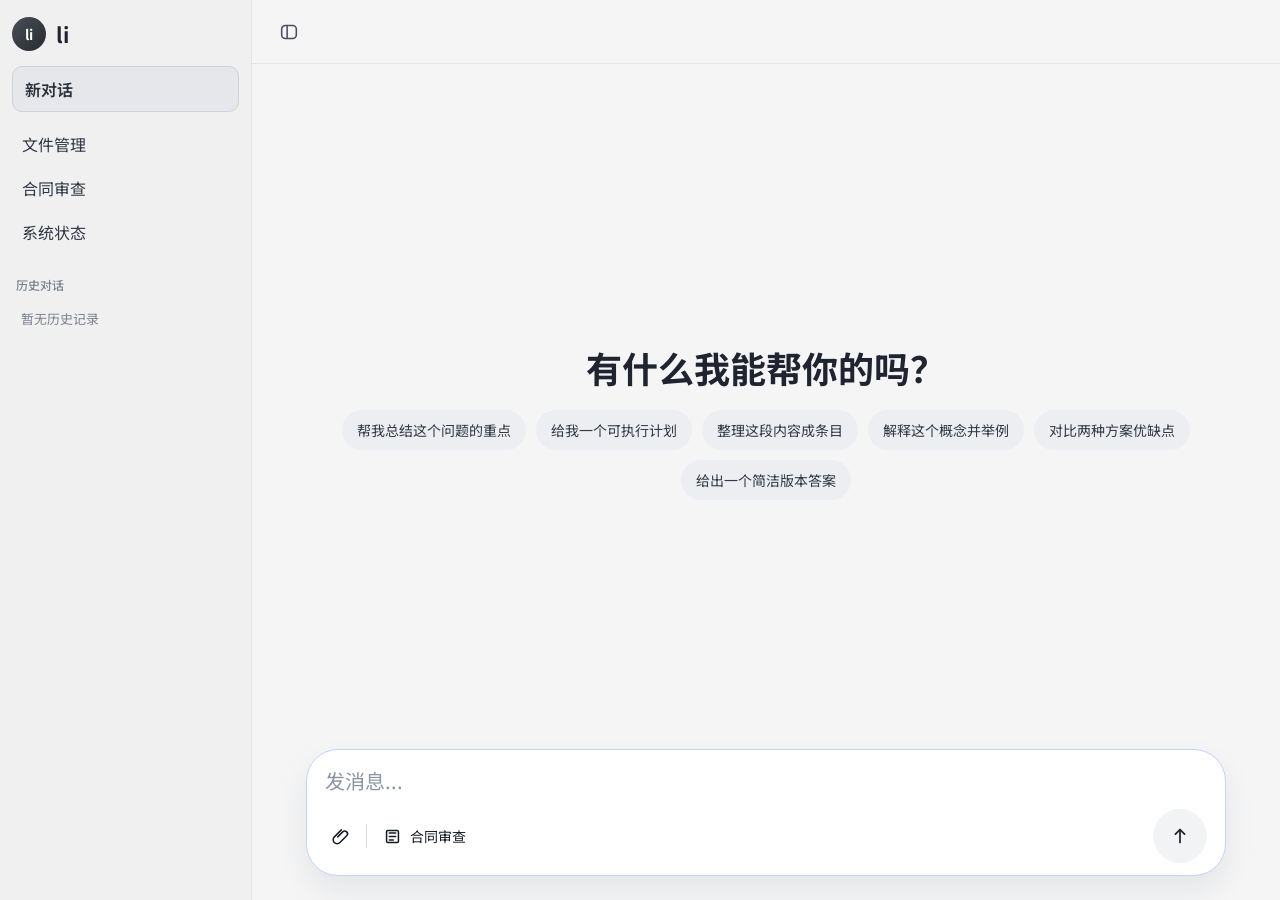
==== frontend/index.html @ aee2ac82 "feat(frontend): add mode-routed uploads and tabbed chat sidebar" ====
﻿<!doctype html>
<html lang="zh-CN">
  <head>
    <meta charset="UTF-8" />
    <meta name="viewport" content="width=device-width, initial-scale=1.0" />
    <title>新对话</title>
    <link rel="preconnect" href="https://fonts.googleapis.com" />
    <link rel="preconnect" href="https://fonts.gstatic.com" crossorigin />
    <link
      href="https://fonts.googleapis.com/css2?family=Noto+Sans+SC:wght@400;500;600;700&display=swap"
      rel="stylesheet"
    />
    <link rel="stylesheet" href="./styles.css" />
  </head>
  <body>
    <div class="app" id="app">
      <aside class="sidebar" id="sidebar" aria-label="侧边栏">
        <header class="sidebar-head">
          <div class="brand">
            <div class="avatar">li</div>
            <span>li</span>
          </div>
        </header>

        <button class="new-chat-btn" id="newChatBtn" type="button">新对话</button>

        <nav class="menu" aria-label="主菜单">
          <button class="menu-item" id="menuFiles" type="button">文件管理</button>
          <button class="menu-item" id="menuContractReview" type="button">合同审查</button>
          <button class="menu-item" id="menuStatus" type="button">系统状态</button>
        </nav>

        <section class="history" aria-label="历史对话">
          <h2>历史对话</h2>
          <div class="history-list" id="historyList"></div>
        </section>
      </aside>

      <main class="main" aria-label="主内容区">
        <header class="topbar">
          <div class="topbar-title">
            <button class="icon-btn topbar-toggle" id="sidebarToggle" type="button" aria-label="折叠左侧项目栏">
              <svg viewBox="0 0 24 24" aria-hidden="true">
                <rect x="4" y="5" width="16" height="14" rx="4"></rect>
                <path d="M10 6v12"></path>
              </svg>
            </button>
          </div>
        </header>

        <div class="content-layout">
          <section class="conversation-area">
            <section class="welcome" id="welcomePanel">
              <h2>有什么我能帮你的吗？</h2>
              <div class="suggestions">
                <button type="button">帮我总结这个问题的重点</button>
                <button type="button">给我一个可执行计划</button>
                <button type="button">整理这段内容成条目</button>
                <button type="button">解释这个概念并举例</button>
                <button type="button">对比两种方案优缺点</button>
                <button type="button">给出一个简洁版本答案</button>
              </div>
            </section>

            <section class="chat" id="chat" aria-label="对话区"></section>

            <section class="panel-view hidden" id="panelFiles" aria-label="文件管理面板">
              <div class="panel">
                <div class="panel-header">
                  <h3>文件管理</h3>
                  <button class="panel-close" data-close="panelFiles" type="button" aria-label="关闭">×</button>
                </div>
                <p class="panel-text">上传并管理你的文件数据</p>

                <label class="upload-box" id="uploadArea" for="docFileInput">
                  <strong>点击或拖拽上传</strong>
                  <span>支持 .txt .md .pdf .docx 文件</span>
                </label>
                <input id="docFileInput" type="file" multiple accept=".txt,.md,.pdf,.docx,.doc" />
                <div class="file-feedback hidden" id="fileFeedback" aria-live="polite"></div>

                <div class="doc-list" id="docList"></div>
              </div>
            </section>

            <section class="panel-view hidden" id="panelContractReview" aria-label="合同审查面板">
              <div class="panel">
                <div class="panel-header">
                  <h3>合同审查</h3>
                  <button class="panel-close" data-close="panelContractReview" type="button" aria-label="关闭">×</button>
                </div>
                <p class="panel-text">合同审查模块入口已添加。</p>
              </div>
            </section>

            <section class="panel-view hidden" id="panelStatus" aria-label="系统状态面板">
              <div class="panel">
                <div class="panel-header">
                  <h3>系统状态</h3>
                  <button class="panel-close" data-close="panelStatus" type="button" aria-label="关闭">×</button>
                </div>

                <div class="status-grid" id="statusGrid">
                  <div class="status-item" id="statusPG">
                    <span class="status-label">PostgreSQL</span>
                    <span class="status-dot pending"></span>
                    <span class="status-text">检查中</span>
                  </div>
                  <div class="status-item" id="statusQdrant">
                    <span class="status-label">Qdrant</span>
                    <span class="status-dot pending"></span>
                    <span class="status-text">检查中</span>
                  </div>
                  <div class="status-item" id="statusEmbedding">
                    <span class="status-label">Embedding</span>
                    <span class="status-dot pending"></span>
                    <span class="status-text">检查中</span>
                  </div>
                  <div class="status-item" id="statusReranker">
                    <span class="status-label">Reranker</span>
                    <span class="status-dot pending"></span>
                    <span class="status-text">检查中</span>
                  </div>
                </div>

                <div class="status-actions">
                  <button class="secondary-btn" id="refreshStatusBtn" type="button">刷新</button>
                  <button class="primary-btn" id="bootstrapBtn" type="button">初始化</button>
                </div>
              </div>
            </section>

            <footer class="composer-wrap" id="composerWrap">
              <form class="composer" id="composer">
                <input id="input" type="text" placeholder="发消息..." autocomplete="off" />
                <div class="composer-actions">
                  <div class="composer-actions-left">
                    <button
                      class="composer-action composer-action-icon"
                      id="reviewUploadBtn"
                      type="button"
                      aria-label="上传待审合同"
                      title="上传待审合同"
                    >
                      <svg viewBox="0 0 24 24" aria-hidden="true">
                        <path
                          d="M8.5 12.5 14.86 6.14a3.5 3.5 0 1 1 4.95 4.95l-8.48 8.49a5 5 0 1 1-7.07-7.07l8.84-8.84"
                        ></path>
                      </svg>
                    </button>
                    <span class="composer-action-divider" aria-hidden="true"></span>
                    <button
                      class="composer-action contract-review-toggle"
                      id="contractReviewModeToggle"
                      type="button"
                      aria-pressed="false"
                    >
                      <svg viewBox="0 0 24 24" aria-hidden="true">
                        <path d="M8 7.5h8"></path>
                        <path d="M8 12h8"></path>
                        <path d="M8 16.5h5"></path>
                        <path d="M6 4.5h12a1.5 1.5 0 0 1 1.5 1.5v12A1.5 1.5 0 0 1 18 19.5H6A1.5 1.5 0 0 1 4.5 18V6A1.5 1.5 0 0 1 6 4.5Z"></path>
                      </svg>
                      <span>合同审查</span>
                    </button>
                  </div>

                  <button class="composer-submit" type="submit" aria-label="发送">
                    <svg viewBox="0 0 24 24" aria-hidden="true">
                      <path d="M12 5v14"></path>
                      <path d="m7 10 5-5 5 5"></path>
                    </svg>
                  </button>
                </div>
              </form>
              <input id="chatAttachmentInput" type="file" multiple accept=".txt,.md,.pdf,.docx,.doc" hidden />
              <input id="reviewContractInput" type="file" multiple accept=".txt,.md,.pdf,.docx,.doc" hidden />
              <div class="composer-attachment-tray hidden" id="chatAttachmentTray" aria-label="聊天附件列表"></div>
            </footer>
          </section>

          <aside class="citation-sidebar hidden" id="citationSidebar" aria-label="聊天右侧栏">
            <div class="citation-sidebar-resize" id="citationSidebarResize" aria-hidden="true"></div>
            <div class="citation-sidebar-head">
              <div class="right-sidebar-tabs" role="tablist" aria-label="右侧栏标签页">
                <button
                  class="right-sidebar-tab active"
                  id="rightSidebarTabAttachments"
                  data-right-sidebar-tab="attachments"
                  role="tab"
                  aria-selected="true"
                  type="button"
                >
                  附件
                </button>
                <button
                  class="right-sidebar-tab"
                  id="rightSidebarTabCitations"
                  data-right-sidebar-tab="citations"
                  role="tab"
                  aria-selected="false"
                  type="button"
                >
                  引用来源
                </button>
              </div>
              <button class="citation-sidebar-close" id="citationSidebarClose" type="button" aria-label="关闭右侧栏">×</button>
            </div>

            <section class="right-sidebar-panel" id="rightSidebarAttachmentsPanel" role="tabpanel" aria-labelledby="rightSidebarTabAttachments">
              <div class="citation-sidebar-body">
                <h3 class="right-sidebar-title">附件</h3>
                <div class="right-sidebar-empty" id="rightSidebarAttachmentsBody">上传文件后，这里会显示当前会话附件。</div>
              </div>
            </section>

            <section
              class="right-sidebar-panel hidden"
              id="rightSidebarCitationsPanel"
              role="tabpanel"
              aria-labelledby="rightSidebarTabCitations"
            >
              <div class="citation-sidebar-body">
                <h3 class="right-sidebar-title" id="citationSidebarTitle">引用来源</h3>
                <div id="citationSidebarBody">
                  <p class="panel-text">点击聊天中的“引用来源”后，这里会显示对应案例。</p>
                </div>
              </div>
            </section>
          </aside>
        </div>
      </main>
    </div>

    <script src="./app.js"></script>
  </body>
</html>
---- frontend/styles.css ----
﻿:root {
  --bg: #f5f5f6;
  --sidebar-bg: #f0f0f1;
  --panel-bg: #ffffff;
  --line: #e3e5e8;
  --text: #1f2430;
  --muted: #7d848f;
  --chip-bg: #eceef1;
  --chip-hover: #e2e5ea;
  --primary: #2e3339;
  --primary-soft: #e6e7ea;
  --danger: #ea4335;
  --ok: #16a34a;
  --shadow: 0 14px 34px rgba(22, 25, 32, 0.08);
}

* {
  box-sizing: border-box;
}

html,
body {
  margin: 0;
  min-height: 100%;
  font-family: "Noto Sans SC", "Segoe UI", sans-serif;
  color: var(--text);
  background: var(--bg);
}

button,
input {
  font: inherit;
}

.app {
  display: grid;
  grid-template-columns: 252px 1fr;
  min-height: 100vh;
}

.app.sidebar-collapsed {
  grid-template-columns: 0 1fr;
}

.sidebar {
  background: var(--sidebar-bg);
  border-right: 1px solid var(--line);
  padding: 14px 12px;
  display: flex;
  flex-direction: column;
  gap: 12px;
  overflow: hidden;
  min-width: 0;
}

.app.sidebar-collapsed .sidebar {
  padding-left: 0;
  padding-right: 0;
  border-right: 0;
  pointer-events: none;
}

.sidebar-head {
  display: flex;
  align-items: center;
  min-height: 40px;
}

.brand {
  display: flex;
  align-items: center;
  gap: 10px;
  font-size: 21px;
  font-weight: 700;
}

.avatar {
  width: 34px;
  height: 34px;
  border-radius: 50%;
  background: linear-gradient(135deg, #4a4f57, #262b31);
  color: #fff;
  display: grid;
  place-items: center;
  font-size: 14px;
  font-weight: 700;
}

.new-chat-btn {
  border: 1px solid #cfd2d8;
  background: var(--primary-soft);
  color: #2b3139;
  border-radius: 10px;
  padding: 10px 12px;
  text-align: left;
  font-weight: 600;
  cursor: pointer;
}

.new-chat-btn:hover {
  background: #dbdde2;
}

.menu {
  display: grid;
  gap: 4px;
}

.menu-item {
  border: 0;
  background: transparent;
  color: #303845;
  border-radius: 10px;
  padding: 8px 10px;
  text-align: left;
  cursor: pointer;
}

.menu-item:hover {
  background: #e8eaed;
}

.menu-item.active {
  background: #dfe2e7;
  color: #242a32;
}

.history {
  min-height: 0;
  flex: 1;
  display: flex;
  flex-direction: column;
  justify-content: flex-start;
  align-items: stretch;
  gap: 8px;
  overflow: hidden;
}

.history h2 {
  margin: 12px 4px 0;
  font-size: 12px;
  color: var(--muted);
  font-weight: 500;
}

.history-list {
  flex: 1;
  overflow-y: auto;
  display: flex;
  flex-direction: column;
  justify-content: flex-start;
  align-items: stretch;
  align-content: flex-start;
  gap: 6px;
  padding-right: 2px;
}

.history-entry {
  display: grid;
  grid-template-columns: minmax(0, 1fr) auto;
  align-items: center;
  border: 1px solid #d7dce3;
  background: #eaedf1;
  border-radius: 14px;
  padding: 1px 2px 1px 6px;
  min-height: 30px;
  width: 100%;
  flex: 0 0 auto;
}

.history-entry.active {
  background: #dde1e7;
  border-color: #c8ced8;
}

.history-item {
  border: 0;
  background: transparent;
  color: #424a56;
  border-radius: 12px;
  padding: 4px 8px;
  text-align: left;
  font-size: 11px;
  line-height: 1.2;
  white-space: nowrap;
  overflow: hidden;
  text-overflow: ellipsis;
  cursor: pointer;
}

.history-entry:hover,
.history-item:hover {
  background: #e6e8ec;
}

.history-delete {
  width: 20px;
  height: 20px;
  margin-right: 2px;
  border: 0;
  border-radius: 7px;
  background: transparent;
  color: #646c78;
  display: grid;
  place-items: center;
  cursor: pointer;
  opacity: 0.75;
}

.history-delete:hover {
  background: #d6dae0;
  color: #2f3743;
  opacity: 1;
}

.history-empty {
  color: var(--muted);
  font-size: 13px;
  padding: 8px 9px;
}

.main {
  position: relative;
  height: 100vh;
  min-width: 0;
  display: flex;
  flex-direction: column;
  overflow: hidden;
}

.topbar {
  min-height: 64px;
  border-bottom: 1px solid var(--line);
  display: grid;
  grid-template-columns: 1fr;
  align-items: center;
  gap: 12px;
  padding: 0 20px;
  background: rgba(245, 245, 246, 0.92);
  backdrop-filter: blur(8px);
  position: sticky;
  top: 0;
  z-index: 20;
}

.icon-btn {
  width: 34px;
  height: 34px;
  border: 0;
  border-radius: 8px;
  background: transparent;
  color: #48515d;
  cursor: pointer;
  display: grid;
  place-items: center;
  padding: 0;
}

.topbar-title {
  display: flex;
  align-items: center;
}

.icon-btn svg {
  width: 22px;
  height: 22px;
  fill: none;
  stroke: currentColor;
  stroke-width: 1.7;
  stroke-linecap: round;
  stroke-linejoin: round;
}

.topbar-title h1 {
  margin: 0;
  font-size: 18px;
  font-weight: 600;
}

.topbar-title p {
  margin: 2px 0 0;
  color: #a0a6af;
  font-size: 12px;
}

.content-layout {
  flex: 1;
  min-height: 0;
  display: flex;
  position: relative;
}

.conversation-area {
  flex: 1;
  min-width: 0;
  min-height: 0;
  display: flex;
  flex-direction: column;
}

.citation-sidebar {
  width: 360px;
  min-width: 360px;
  border-left: 1px solid var(--line);
  background: rgba(255, 255, 255, 0.9);
  backdrop-filter: blur(10px);
  display: flex;
  flex-direction: column;
  position: relative;
}

.citation-sidebar.hidden {
  display: none;
}

.citation-sidebar-resize {
  position: absolute;
  top: 0;
  left: -4px;
  bottom: 0;
  width: 8px;
  cursor: col-resize;
  z-index: 2;
}

.citation-sidebar-resize::before {
  content: "";
  position: absolute;
  top: 0;
  bottom: 0;
  left: 3px;
  width: 2px;
  background: transparent;
  transition: background 0.16s ease;
}

.citation-sidebar-resize:hover::before {
  background: #c7ced8;
}

.citation-sidebar-head {
  min-height: 64px;
  padding: 14px 16px;
  border-bottom: 1px solid var(--line);
  display: flex;
  align-items: center;
  justify-content: space-between;
  gap: 12px;
}

.citation-sidebar-close {
  border: 0;
  background: transparent;
  color: #697282;
  font-size: 24px;
  line-height: 1;
  cursor: pointer;
}

.citation-sidebar-body {
  flex: 1;
  overflow-y: auto;
  padding: 14px 16px 18px;
}

.right-sidebar-panel {
  display: flex;
  flex: 1;
  min-height: 0;
}

.right-sidebar-tabs {
  display: inline-flex;
  align-items: center;
  gap: 4px;
  border: 1px solid #dbe1ea;
  background: #f3f5f8;
  border-radius: 12px;
  padding: 3px;
}

.right-sidebar-tab {
  border: 0;
  background: transparent;
  color: #556071;
  border-radius: 9px;
  padding: 5px 10px;
  font-size: 12px;
  cursor: pointer;
}

.right-sidebar-tab.active {
  background: #fff;
  color: #1f2630;
  box-shadow: 0 1px 3px rgba(18, 23, 30, 0.08);
}

.right-sidebar-title {
  margin: 0 0 8px;
  font-size: 14px;
  font-weight: 600;
}

.right-sidebar-empty {
  color: var(--muted);
  font-size: 13px;
  line-height: 1.6;
}

body.resizing-citation-sidebar {
  cursor: col-resize;
  user-select: none;
}

.panel-view {
  flex: 1;
  min-height: 0;
  overflow-y: auto;
  padding: 16px 18px 22px;
}

.panel {
  width: min(980px, 100%);
  margin: 0 auto;
  border: 1px solid var(--line);
  border-radius: 14px;
  background: var(--panel-bg);
  box-shadow: var(--shadow);
  padding: 14px;
}

.hidden {
  display: none;
}

.panel-header {
  display: flex;
  align-items: center;
  justify-content: space-between;
  gap: 8px;
}

.panel-header h3 {
  margin: 0;
  font-size: 16px;
}

.panel-close {
  border: 0;
  background: transparent;
  color: #8b9199;
  font-size: 20px;
  line-height: 1;
  cursor: pointer;
}

.panel-text {
  margin: 6px 0 10px;
  color: var(--muted);
  font-size: 13px;
}

.upload-box {
  border: 1.5px dashed #cdd4df;
  border-radius: 12px;
  min-height: 94px;
  display: grid;
  place-content: center;
  gap: 3px;
  text-align: center;
  cursor: pointer;
}

.upload-box strong {
  font-size: 14px;
}

.upload-box span {
  color: var(--muted);
  font-size: 12px;
}

.upload-box:hover {
  border-color: #9ea4ae;
  background: #f3f4f6;
}

.upload-box.uploading {
  border-color: #8f949d;
  background: #eef0f3;
  cursor: progress;
  opacity: 0.9;
}

#docFileInput {
  display: none;
}

.file-feedback {
  margin-top: 10px;
  border-radius: 10px;
  padding: 8px 10px;
  font-size: 12px;
  line-height: 1.4;
}

.file-feedback.info {
  background: #edf0f4;
  color: #3b434f;
  border: 1px solid #d6dce4;
}

.file-feedback.success {
  background: #edf7ef;
  color: #1f6a31;
  border: 1px solid #bfdfc7;
}

.file-feedback.error {
  background: #fff1ef;
  color: #9e2f23;
  border: 1px solid #f2c4be;
}

.doc-list {
  display: grid;
  gap: 8px;
  max-height: 190px;
  overflow-y: auto;
  margin-top: 10px;
}

.doc-item {
  border: 1px solid var(--line);
  border-radius: 10px;
  padding: 8px 10px;
  display: flex;
  align-items: center;
  justify-content: space-between;
  gap: 8px;
}

.doc-info {
  min-width: 0;
}

.doc-info strong {
  font-size: 13px;
}

.doc-info span {
  display: block;
  color: var(--muted);
  font-size: 11px;
  white-space: nowrap;
  overflow: hidden;
  text-overflow: ellipsis;
}

.doc-delete {
  border: 1px solid #f0c3bd;
  background: #fff4f2;
  color: var(--danger);
  border-radius: 8px;
  padding: 4px 8px;
  font-size: 12px;
  cursor: pointer;
}

.status-grid {
  display: grid;
  grid-template-columns: 1fr 1fr;
  gap: 8px;
  margin-top: 10px;
}

.status-item {
  border: 1px solid var(--line);
  border-radius: 10px;
  padding: 8px;
  display: grid;
  grid-template-columns: 1fr auto;
  row-gap: 4px;
  align-items: center;
}

.status-label {
  font-size: 13px;
  font-weight: 600;
}

.status-dot {
  width: 10px;
  height: 10px;
  border-radius: 50%;
}

.status-dot.pending {
  background: #f59e0b;
}

.status-dot.ready {
  background: var(--ok);
}

.status-dot.error {
  background: var(--danger);
}

.status-text {
  grid-column: 1 / -1;
  color: var(--muted);
  font-size: 11px;
}

.status-actions {
  display: flex;
  gap: 8px;
  justify-content: flex-end;
  margin-top: 12px;
}

.primary-btn,
.secondary-btn {
  border-radius: 9px;
  padding: 7px 12px;
  font-size: 13px;
  cursor: pointer;
}

.primary-btn {
  border: 0;
  background: var(--primary);
  color: #fff;
}

.secondary-btn {
  border: 1px solid var(--line);
  background: #fff;
  color: #3f4755;
}

.welcome {
  flex: 1;
  display: grid;
  place-content: center;
  text-align: center;
  padding: 20px 18px 84px;
  transform: translateY(54px);
}

.welcome h2 {
  margin: 0 0 22px;
  font-size: 36px;
  line-height: 1.12;
}

.suggestions {
  display: flex;
  justify-content: center;
  flex-wrap: wrap;
  gap: 10px;
  max-width: 900px;
  margin: 0 auto;
}

.suggestions button {
  border: 0;
  border-radius: 999px;
  background: var(--chip-bg);
  color: #313946;
  padding: 10px 15px;
  font-size: 14px;
  cursor: pointer;
}

.suggestions button:hover {
  background: var(--chip-hover);
}

.chat {
  display: none;
  flex: 1;
  min-height: 0;
  overflow-y: auto;
  width: min(920px, 100% - 36px);
  margin: 12px auto 0;
  padding: 4px 0 20px;
}

.msg {
  border: 1px solid #dde1e8;
  background: #fff;
  border-radius: 14px;
  padding: 12px 14px;
  margin-bottom: 10px;
}

.msg.user {
  margin-left: auto;
  width: fit-content;
  max-width: 74%;
  border-color: #d2d6de;
  background: #f0f2f5;
}

.msg.error-msg {
  border-color: #f4c2bd;
  background: #fff3f2;
}

.msg.loading-msg {
  text-align: center;
  color: var(--muted);
}

.thinking-dots {
  display: inline-block;
  width: 0;
  overflow: hidden;
  white-space: nowrap;
  vertical-align: bottom;
  animation: thinking-dots 1.2s steps(4, end) infinite;
}

.msg p {
  margin: 0;
  white-space: pre-wrap;
  line-height: 1.7;
}

.answer-title {
  font-size: 13px;
  color: var(--muted);
  margin-bottom: 8px;
}

.citation-list {
  margin-top: 10px;
  display: grid;
  gap: 8px;
}

.citation-wrap {
  margin-top: 10px;
}

.citation-trigger {
  border: 1px solid #d7dce3;
  background: #f2f4f7;
  color: #39414d;
  border-radius: 10px;
  padding: 6px 10px;
  font-size: 12px;
  width: 100%;
  display: flex;
  align-items: center;
  justify-content: space-between;
  cursor: pointer;
}

.citation-trigger:hover {
  background: #e9edf2;
}

.citation-toggle-text {
  color: #6a7280;
}

.citation {
  border: 1px solid #e3e7ee;
  border-radius: 10px;
  padding: 8px;
  background: #fafbfd;
}

.citation-meta {
  display: flex;
  align-items: center;
  gap: 6px;
  flex-wrap: wrap;
  font-size: 12px;
  margin-bottom: 4px;
}

.source-badge {
  display: inline-flex;
  align-items: center;
  border-radius: 999px;
  padding: 1px 7px;
  font-size: 11px;
  font-weight: 600;
  background: #dce4ef;
  color: #2f3f56;
}

.source-auth {
  display: inline-flex;
  align-items: center;
  border-radius: 999px;
  padding: 1px 7px;
  font-size: 11px;
  background: #e8ecef;
  color: #4f5968;
}

.citation-origin {
  color: #3e4652;
}

.citation-snippet {
  font-size: 12px;
  color: #4c5564;
  line-height: 1.6;
  max-height: 148px;
  overflow-y: auto;
}

.composer-wrap {
  width: min(920px, calc(100% - 36px));
  margin: 0 auto 14px;
  margin-top: auto;
  position: sticky;
  bottom: 0;
  z-index: 8;
  padding-top: 10px;
  background: linear-gradient(
    180deg,
    rgba(245, 245, 246, 0) 0%,
    rgba(245, 245, 246, 0.94) 36%,
    rgba(245, 245, 246, 1) 100%
  );
}

.tool-row {
  display: flex;
  gap: 8px;
  flex-wrap: wrap;
  margin-bottom: 8px;
  padding-left: 8px;
}

.tool-btn {
  border: 0;
  background: transparent;
  color: #4f5866;
  font-size: 13px;
  padding: 4px 6px;
  border-radius: 8px;
  cursor: pointer;
}

.tool-btn:hover {
  background: #eceef2;
}

.composer {
  display: flex;
  flex-direction: column;
  gap: 12px;
  border: 1px solid #bed5ff;
  background: #fff;
  border-radius: 32px;
  padding: 14px 18px 12px;
  box-shadow:
    0 14px 30px rgba(40, 45, 52, 0.08),
    inset 0 1px 0 rgba(255, 255, 255, 0.7);
}

.composer input {
  border: 0;
  outline: none;
  width: 100%;
  background: transparent;
  font-size: 20px;
  color: var(--text);
  padding: 2px 0;
}

.composer input::placeholder {
  color: #8b94a1;
}

.composer-actions {
  display: flex;
  align-items: center;
  justify-content: space-between;
  gap: 14px;
}

.composer-actions-left {
  min-width: 0;
  display: flex;
  align-items: center;
  gap: 4px;
  flex-wrap: wrap;
}

.composer-action {
  border: 0;
  background: transparent;
  color: #161b23;
  border-radius: 999px;
  padding: 6px 10px;
  display: inline-flex;
  align-items: center;
  gap: 8px;
  font-size: 14px;
  cursor: pointer;
  transition:
    background 0.16s ease,
    color 0.16s ease,
    box-shadow 0.16s ease;
}

.composer-action:hover {
  background: #f1f4f9;
}

.composer-action:disabled {
  opacity: 0.48;
  cursor: not-allowed;
}

.composer-action:disabled:hover {
  background: transparent;
}

.composer-action svg {
  width: 19px;
  height: 19px;
  fill: none;
  stroke: currentColor;
  stroke-width: 1.9;
  stroke-linecap: round;
  stroke-linejoin: round;
  flex: 0 0 auto;
}

.composer-action-icon {
  padding: 6px;
}

.composer-action-divider {
  width: 1px;
  height: 24px;
  background: #d9dee6;
  margin: 0 2px 0 6px;
  flex: 0 0 auto;
}

.contract-review-toggle.active {
  background: #eef4ff;
  color: #2357ad;
  box-shadow: inset 0 0 0 1px #cadeff;
}

.composer-submit {
  border: 0;
  width: 54px;
  height: 54px;
  border-radius: 50%;
  background: #f2f3f5;
  color: #1e2430;
  display: grid;
  place-items: center;
  padding: 0;
  cursor: pointer;
  flex: 0 0 auto;
  transition:
    background 0.16s ease,
    transform 0.16s ease;
}

.composer-submit:hover {
  background: #e8ebf0;
  transform: translateY(-1px);
}

.composer-submit svg {
  width: 22px;
  height: 22px;
  fill: none;
  stroke: currentColor;
  stroke-width: 1.9;
  stroke-linecap: round;
  stroke-linejoin: round;
}

.composer-attachment-tray {
  display: flex;
  flex-wrap: wrap;
  gap: 8px;
  margin-top: 10px;
}

.composer-attachment-chip {
  border: 1px solid #d7e3f8;
  background: #f7fbff;
  color: #23426f;
  border-radius: 999px;
  padding: 6px 8px 6px 12px;
  display: inline-flex;
  align-items: center;
  gap: 8px;
  min-width: 0;
  max-width: 100%;
}

.composer-attachment-meta {
  min-width: 0;
  display: flex;
  align-items: baseline;
  gap: 8px;
}

.composer-attachment-name {
  font-size: 13px;
  white-space: nowrap;
  overflow: hidden;
  text-overflow: ellipsis;
  max-width: 220px;
}

.composer-attachment-size {
  color: #5b718f;
  font-size: 11px;
  flex: 0 0 auto;
}

.composer-attachment-remove {
  border: 0;
  background: transparent;
  color: #557095;
  width: 22px;
  height: 22px;
  border-radius: 50%;
  display: grid;
  place-items: center;
  padding: 0;
  cursor: pointer;
  flex: 0 0 auto;
}

.composer-attachment-remove:hover {
  background: #e7f0fd;
  color: #27486f;
}

@media (max-width: 1100px) {
  .welcome h2 {
    font-size: 32px;
  }
}

@media (max-width: 900px) {
  .app {
    grid-template-columns: 1fr;
  }

  .sidebar {
    position: fixed;
    top: 0;
    left: 0;
    bottom: 0;
    width: 250px;
    z-index: 40;
    transform: translateX(-100%);
    transition: transform 0.22s ease;
    box-shadow: var(--shadow);
  }

  .app.sidebar-open .sidebar {
    transform: translateX(0);
  }

  .topbar {
    grid-template-columns: 1fr;
    row-gap: 4px;
    padding: 8px 14px;
  }

  .panel-view {
    padding: 10px;
  }

  .content-layout {
    position: static;
  }

  .citation-sidebar {
    position: fixed;
    top: 64px;
    right: 0;
    bottom: 0;
    width: min(100vw, 360px);
    min-width: 0;
    z-index: 35;
    box-shadow: var(--shadow);
  }

  .citation-sidebar-resize {
    display: none;
  }

  .welcome {
    min-height: 260px;
    transform: translateY(28px);
  }

  .panel {
    width: 100%;
  }

  .welcome h2 {
    font-size: 28px;
  }

  .composer-wrap,
  .chat {
    width: calc(100% - 20px);
  }
}

@media (prefers-reduced-motion: reduce) {
  *,
  *::before,
  *::after {
    transition: none !important;
    animation: none !important;
  }
}

@keyframes thinking-dots {
  from {
    width: 0;
  }
  to {
    width: 3ch;
  }
}
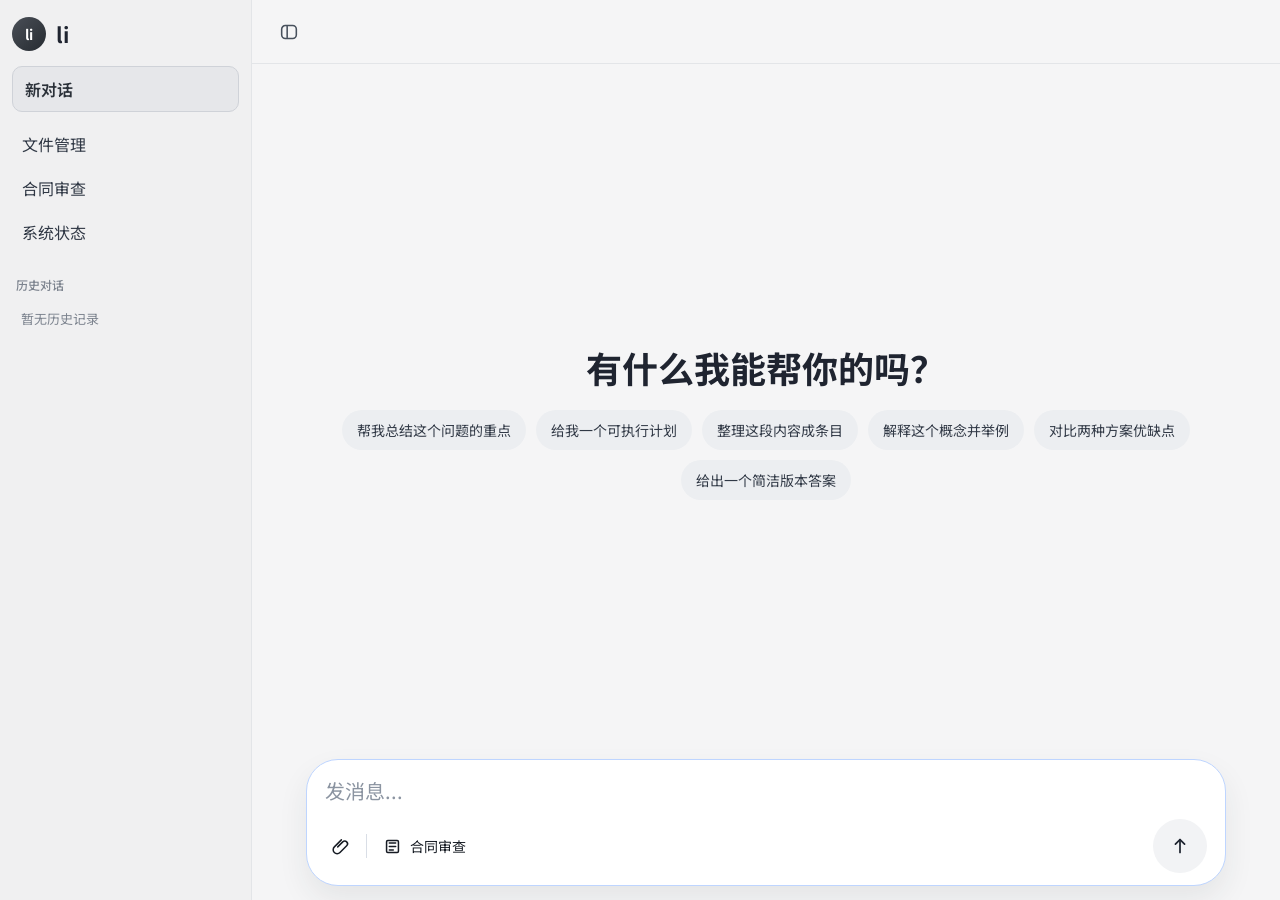
==== commit ffdcd0d6: "feat(frontend): move review flow into main chat" ====
--- a/frontend/index.html
+++ b/frontend/index.html
@@ -84,12 +84,27 @@
             </section>
 
             <section class="panel-view hidden" id="panelContractReview" aria-label="合同审查面板">
-              <div class="panel">
+              <div class="panel template-panel">
                 <div class="panel-header">
-                  <h3>合同审查</h3>
+                  <h3>标准模板库</h3>
                   <button class="panel-close" data-close="panelContractReview" type="button" aria-label="关闭">×</button>
                 </div>
-                <p class="panel-text">合同审查模块入口已添加。</p>
+                <p class="panel-text">上传并管理标准合同模板，供合同审查模式选择和复用。</p>
+
+                <label class="upload-box template-upload-box" id="templateUploadArea" for="templateFileInput">
+                  <strong>点击或拖拽上传标准模板</strong>
+                  <span>支持 .txt .md .pdf .docx 文件</span>
+                </label>
+                <input id="templateFileInput" type="file" accept=".txt,.md,.pdf,.docx,.doc" />
+                <div class="file-feedback hidden" id="templateFeedback" aria-live="polite"></div>
+
+                <div class="template-list-head">
+                  <h4>模板列表</h4>
+                  <span id="templateListCount">0 个</span>
+                </div>
+                <div class="template-list" id="templateList">
+                  <div class="template-empty">暂无标准模板</div>
+                </div>
               </div>
             </section>
 
@@ -131,6 +146,7 @@
             </section>
 
             <footer class="composer-wrap" id="composerWrap">
+              <div class="composer-attachment-tray hidden" id="chatAttachmentTray" aria-label="聊天附件列表"></div>
               <form class="composer" id="composer">
                 <input id="input" type="text" placeholder="发消息..." autocomplete="off" />
                 <div class="composer-actions">
@@ -175,7 +191,6 @@
               </form>
               <input id="chatAttachmentInput" type="file" multiple accept=".txt,.md,.pdf,.docx,.doc" hidden />
               <input id="reviewContractInput" type="file" multiple accept=".txt,.md,.pdf,.docx,.doc" hidden />
-              <div class="composer-attachment-tray hidden" id="chatAttachmentTray" aria-label="聊天附件列表"></div>
             </footer>
           </section>
 
--- a/frontend/styles.css
+++ b/frontend/styles.css
@@ -407,6 +407,33 @@
   line-height: 1.6;
 }
 
+.right-sidebar-attachment-list {
+  display: grid;
+  gap: 8px;
+}
+
+.right-sidebar-attachment-item {
+  border: 1px solid #d9e2f0;
+  background: #f8fbff;
+  border-radius: 10px;
+  padding: 8px 10px;
+}
+
+.right-sidebar-attachment-name {
+  display: block;
+  font-size: 13px;
+  color: #26374f;
+  white-space: nowrap;
+  overflow: hidden;
+  text-overflow: ellipsis;
+}
+
+.right-sidebar-attachment-meta {
+  margin-top: 4px;
+  color: #5f7390;
+  font-size: 11px;
+}
+
 body.resizing-citation-sidebar {
   cursor: col-resize;
   user-select: none;
@@ -567,6 +594,98 @@
   cursor: pointer;
 }
 
+.template-panel {
+  display: grid;
+  gap: 10px;
+}
+
+.template-upload-box {
+  margin-top: 2px;
+}
+
+#templateFileInput {
+  display: none;
+}
+
+.template-list-head {
+  display: flex;
+  align-items: center;
+  justify-content: space-between;
+  gap: 10px;
+  margin-top: 4px;
+}
+
+.template-list-head h4 {
+  margin: 0;
+  font-size: 13px;
+  color: #2f3642;
+}
+
+.template-list-head span {
+  color: #6a7280;
+  font-size: 12px;
+}
+
+.template-list {
+  border: 1px solid var(--line);
+  border-radius: 10px;
+  background: #fafbfd;
+  min-height: 96px;
+  max-height: 240px;
+  overflow-y: auto;
+  padding: 10px;
+}
+
+.template-empty {
+  color: var(--muted);
+  font-size: 12px;
+}
+
+.template-item {
+  border: 1px solid #dfe5ef;
+  border-radius: 10px;
+  background: #fff;
+  padding: 8px 10px;
+  display: flex;
+  align-items: center;
+  justify-content: space-between;
+  gap: 10px;
+}
+
+.template-item + .template-item {
+  margin-top: 8px;
+}
+
+.template-item-info {
+  min-width: 0;
+}
+
+.template-item-info strong {
+  font-size: 13px;
+  color: #2b3340;
+}
+
+.template-item-info span {
+  display: block;
+  margin-top: 3px;
+  color: #697486;
+  font-size: 11px;
+  white-space: nowrap;
+  overflow: hidden;
+  text-overflow: ellipsis;
+}
+
+.template-delete {
+  border: 1px solid #f0c3bd;
+  background: #fff4f2;
+  color: var(--danger);
+  border-radius: 8px;
+  padding: 4px 8px;
+  font-size: 12px;
+  cursor: pointer;
+  flex-shrink: 0;
+}
+
 .status-grid {
   display: grid;
   grid-template-columns: 1fr 1fr;
@@ -761,6 +880,54 @@
 
 .citation-trigger:hover {
   background: #e9edf2;
+}
+
+.review-match-actions {
+  display: grid;
+  gap: 8px;
+  margin-top: 12px;
+}
+
+.review-match-option {
+  border: 1px solid #d9e3f1;
+  background: #f8fbff;
+  color: #233750;
+  border-radius: 12px;
+  padding: 10px 12px;
+  display: flex;
+  align-items: center;
+  gap: 8px;
+  flex-wrap: wrap;
+  text-align: left;
+  cursor: pointer;
+}
+
+.review-match-option:hover {
+  border-color: #a8c0e5;
+  background: #f2f7ff;
+}
+
+.review-match-option.selected {
+  border-color: #5d84bb;
+  background: #edf4ff;
+}
+
+.review-match-option-name {
+  font-size: 13px;
+  font-weight: 600;
+}
+
+.review-match-option-meta {
+  font-size: 12px;
+  color: #62758f;
+}
+
+.review-match-option-tag {
+  border-radius: 999px;
+  padding: 2px 7px;
+  font-size: 10px;
+  background: #dfeafc;
+  color: #476b9a;
 }
 
 .citation-toggle-text {
@@ -991,7 +1158,7 @@
   display: flex;
   flex-wrap: wrap;
   gap: 8px;
-  margin-top: 10px;
+  margin-bottom: 10px;
 }
 
 .composer-attachment-chip {
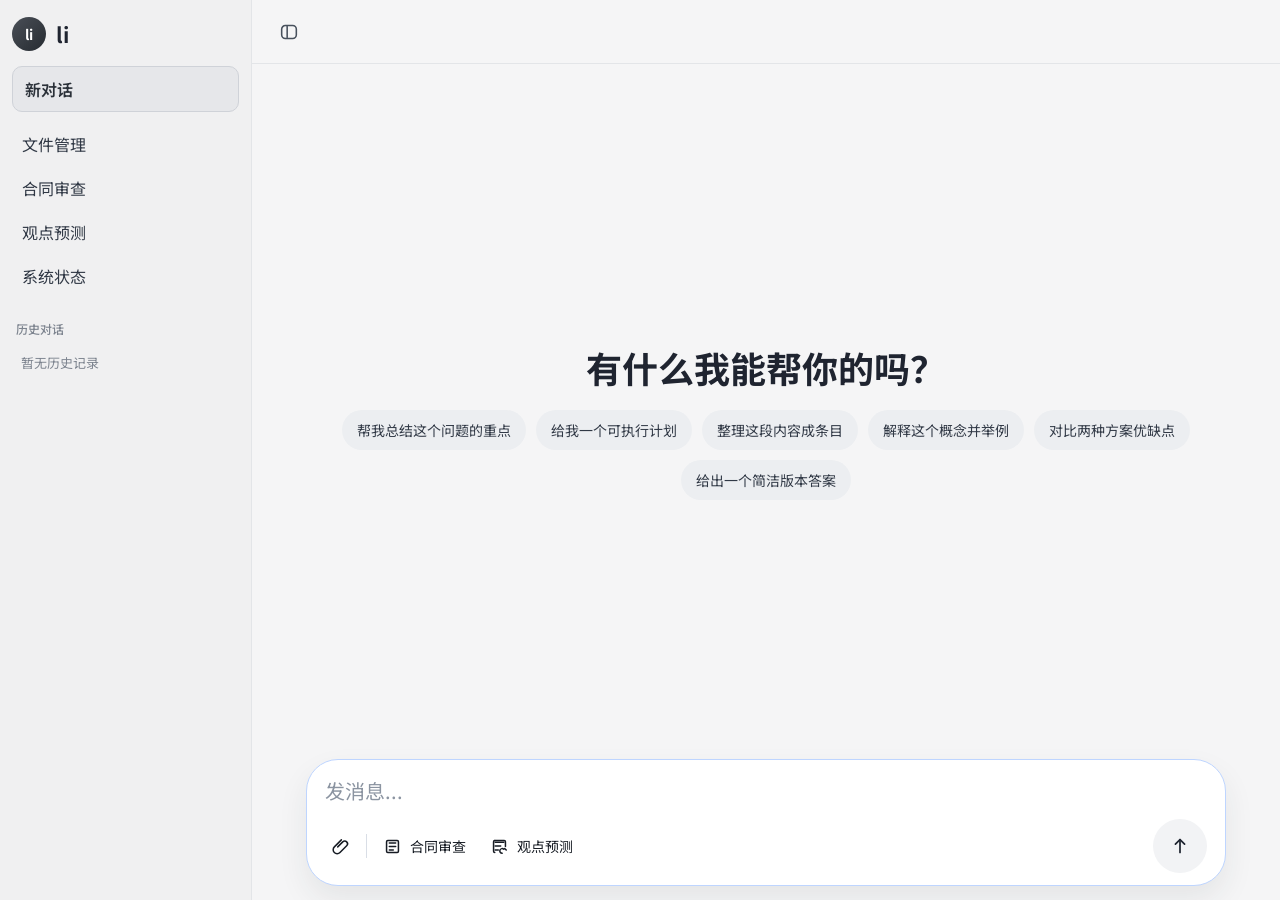
==== commit 0f7ac633: "feat(prediction): add opponent prediction workflow" ====
--- a/frontend/index.html
+++ b/frontend/index.html
@@ -27,6 +27,7 @@
         <nav class="menu" aria-label="主菜单">
           <button class="menu-item" id="menuFiles" type="button">文件管理</button>
           <button class="menu-item" id="menuContractReview" type="button">合同审查</button>
+          <button class="menu-item" id="menuOpponentPrediction" type="button">观点预测</button>
           <button class="menu-item" id="menuStatus" type="button">系统状态</button>
         </nav>
 
@@ -74,9 +75,9 @@
 
                 <label class="upload-box" id="uploadArea" for="docFileInput">
                   <strong>点击或拖拽上传</strong>
-                  <span>支持 .txt .md .pdf .docx 文件</span>
+                  <span>支持 .txt .md .pdf .doc .docx .xls .xlsx 文件</span>
                 </label>
-                <input id="docFileInput" type="file" multiple accept=".txt,.md,.pdf,.docx,.doc" />
+                <input id="docFileInput" type="file" multiple accept=".txt,.md,.pdf,.doc,.docx,.xls,.xlsx" />
                 <div class="file-feedback hidden" id="fileFeedback" aria-live="polite"></div>
 
                 <div class="doc-list" id="docList"></div>
@@ -93,9 +94,9 @@
 
                 <label class="upload-box template-upload-box" id="templateUploadArea" for="templateFileInput">
                   <strong>点击或拖拽上传标准模板</strong>
-                  <span>支持 .txt .md .pdf .docx 文件</span>
+                  <span>支持 .txt .md .pdf .doc .docx .xls .xlsx 文件</span>
                 </label>
-                <input id="templateFileInput" type="file" accept=".txt,.md,.pdf,.docx,.doc" />
+                <input id="templateFileInput" type="file" accept=".txt,.md,.pdf,.doc,.docx,.xls,.xlsx" />
                 <div class="file-feedback hidden" id="templateFeedback" aria-live="polite"></div>
 
                 <div class="template-list-head">
@@ -141,6 +142,79 @@
                 <div class="status-actions">
                   <button class="secondary-btn" id="refreshStatusBtn" type="button">刷新</button>
                   <button class="primary-btn" id="bootstrapBtn" type="button">初始化</button>
+                </div>
+              </div>
+            </section>
+
+            <section class="panel-view hidden" id="panelOpponentPrediction" aria-label="观点预测模板管理面板">
+              <div class="panel prediction-template-panel">
+                <div class="panel-header">
+                  <h3>观点预测模板库</h3>
+                  <button class="panel-close" data-close="panelOpponentPrediction" type="button" aria-label="关闭">×</button>
+                </div>
+                <p class="panel-text">在这里维护案件模板。模板由案件名称、案情材料和可选的对方语料组成，后续会在聊天区选择使用。</p>
+
+                <section class="prediction-template-section" aria-labelledby="predictionCaseNameLabel">
+                  <div class="prediction-template-label-row">
+                    <label class="prediction-template-label" id="predictionCaseNameLabel" for="predictionCaseNameInput">
+                      案件名称
+                      <span class="prediction-template-required">必填</span>
+                    </label>
+                    <span class="prediction-template-hint">用于区分多个案件模板</span>
+                  </div>
+                  <input
+                    class="prediction-template-input"
+                    id="predictionCaseNameInput"
+                    type="text"
+                    placeholder="例如：张三与李四买卖合同纠纷"
+                    autocomplete="off"
+                  />
+                </section>
+
+                <section class="prediction-template-section" aria-labelledby="predictionOpponentCorpusLabel">
+                  <div class="prediction-template-label-row">
+                    <div class="prediction-template-label" id="predictionOpponentCorpusLabel">
+                      对方语料
+                      <span class="prediction-template-optional">选填</span>
+                    </div>
+                    <span class="prediction-template-hint">如答辩状、聊天记录、律师函、对方合同文本</span>
+                  </div>
+                  <label class="upload-box prediction-upload-box" id="predictionOpponentCorpusArea" for="predictionOpponentCorpusInput">
+                    <strong>点击或拖拽上传对方语料</strong>
+                    <span>支持 .txt .md .pdf .doc .docx .xls .xlsx 文件</span>
+                  </label>
+                  <input id="predictionOpponentCorpusInput" type="file" multiple accept=".txt,.md,.pdf,.doc,.docx,.xls,.xlsx" />
+                  <div class="prediction-upload-list prediction-upload-list-empty" id="predictionOpponentCorpusFiles">尚未选择对方语料</div>
+                </section>
+
+                <section class="prediction-template-section" aria-labelledby="predictionCaseMaterialLabel">
+                  <div class="prediction-template-label-row">
+                    <div class="prediction-template-label" id="predictionCaseMaterialLabel">
+                      案情材料
+                      <span class="prediction-template-required">必填</span>
+                    </div>
+                    <span class="prediction-template-hint">如起诉状、证据目录、事实说明、合同或往来文书</span>
+                  </div>
+                  <label class="upload-box prediction-upload-box" id="predictionCaseMaterialArea" for="predictionCaseMaterialInput">
+                    <strong>点击或拖拽上传案情材料</strong>
+                    <span>支持 .txt .md .pdf .doc .docx .xls .xlsx 文件</span>
+                  </label>
+                  <input id="predictionCaseMaterialInput" type="file" multiple accept=".txt,.md,.pdf,.doc,.docx,.xls,.xlsx" />
+                  <div class="prediction-upload-list prediction-upload-list-empty" id="predictionCaseMaterialFiles">尚未选择案情材料</div>
+                </section>
+
+                <div class="prediction-template-actions">
+                  <button class="primary-btn" id="predictionTemplateSaveBtn" type="button" disabled>保存为案件模板</button>
+                  <span class="prediction-template-action-hint" id="predictionTemplateActionHint">填写案件名称并至少选择一份案情材料后可保存。</span>
+                </div>
+                <div class="file-feedback hidden" id="predictionTemplateFeedback" aria-live="polite"></div>
+
+                <div class="template-list-head prediction-template-list-head">
+                  <h4>案件模板列表</h4>
+                  <span id="predictionTemplateListCount">0 个</span>
+                </div>
+                <div class="template-list prediction-template-list" id="predictionTemplateList">
+                  <div class="template-empty">暂无案件模板</div>
                 </div>
               </div>
             </section>
@@ -166,7 +240,7 @@
                     </button>
                     <span class="composer-action-divider" aria-hidden="true"></span>
                     <button
-                      class="composer-action contract-review-toggle"
+                      class="composer-action composer-mode-toggle contract-review-toggle"
                       id="contractReviewModeToggle"
                       type="button"
                       aria-pressed="false"
@@ -179,6 +253,23 @@
                       </svg>
                       <span>合同审查</span>
                     </button>
+                    <button
+                      class="composer-action composer-mode-toggle prediction-mode-toggle"
+                      id="opponentPredictionModeToggle"
+                      type="button"
+                      aria-pressed="false"
+                    >
+                      <svg viewBox="0 0 24 24" aria-hidden="true">
+                        <path d="M6.5 6.5h11"></path>
+                        <path d="M6.5 11.5h7"></path>
+                        <path d="M6.5 16.5h4"></path>
+                        <path d="M17.5 15.5a3 3 0 1 0-2.12 5.12"></path>
+                        <path d="m18.5 14.5 2 2"></path>
+                        <path d="M6 4.5h12a1.5 1.5 0 0 1 1.5 1.5v6"></path>
+                        <path d="M6 19.5A1.5 1.5 0 0 1 4.5 18V6A1.5 1.5 0 0 1 6 4.5"></path>
+                      </svg>
+                      <span>观点预测</span>
+                    </button>
                   </div>
 
                   <button class="composer-submit" type="submit" aria-label="发送">
@@ -189,8 +280,8 @@
                   </button>
                 </div>
               </form>
-              <input id="chatAttachmentInput" type="file" multiple accept=".txt,.md,.pdf,.docx,.doc" hidden />
-              <input id="reviewContractInput" type="file" multiple accept=".txt,.md,.pdf,.docx,.doc" hidden />
+              <input id="chatAttachmentInput" type="file" multiple accept=".txt,.md,.pdf,.doc,.docx,.xls,.xlsx" hidden />
+              <input id="reviewContractInput" type="file" multiple accept=".txt,.md,.pdf,.doc,.docx,.xls,.xlsx" hidden />
             </footer>
           </section>
 
--- a/frontend/styles.css
+++ b/frontend/styles.css
@@ -409,29 +409,64 @@
 
 .right-sidebar-attachment-list {
   display: grid;
-  gap: 8px;
+  gap: 12px;
 }
 
 .right-sidebar-attachment-item {
   border: 1px solid #d9e2f0;
   background: #f8fbff;
-  border-radius: 10px;
-  padding: 8px 10px;
+  border-radius: 12px;
+  padding: 12px;
+  display: grid;
+  gap: 10px;
 }
 
 .right-sidebar-attachment-name {
   display: block;
   font-size: 13px;
   color: #26374f;
-  white-space: nowrap;
-  overflow: hidden;
-  text-overflow: ellipsis;
+  line-height: 1.4;
+  word-break: break-word;
 }
 
 .right-sidebar-attachment-meta {
-  margin-top: 4px;
   color: #5f7390;
   font-size: 11px;
+}
+
+.right-sidebar-attachment-head {
+  display: grid;
+  gap: 4px;
+}
+
+.right-sidebar-attachment-stage {
+  min-height: 360px;
+}
+
+.right-sidebar-attachment-preview {
+  margin: 0;
+  padding: 14px;
+  min-height: 360px;
+  max-height: min(72vh, 720px);
+  overflow: auto;
+  border: 1px solid #dfe8f5;
+  border-radius: 8px;
+  background: #ffffff;
+  color: #314764;
+  font-size: 12px;
+  line-height: 1.6;
+  white-space: pre-wrap;
+  word-break: break-word;
+}
+
+.right-sidebar-attachment-viewer {
+  width: 100%;
+  min-height: 360px;
+  height: min(72vh, 720px);
+  display: block;
+  border: 1px solid #dfe8f5;
+  border-radius: 8px;
+  background: #ffffff;
 }
 
 body.resizing-citation-sidebar {
@@ -599,6 +634,148 @@
   gap: 10px;
 }
 
+.prediction-template-panel {
+  display: grid;
+  gap: 14px;
+}
+
+.prediction-template-section {
+  display: grid;
+  gap: 8px;
+}
+
+.prediction-template-label-row {
+  display: flex;
+  align-items: baseline;
+  justify-content: space-between;
+  gap: 12px;
+  flex-wrap: wrap;
+}
+
+.prediction-template-label {
+  display: inline-flex;
+  align-items: center;
+  gap: 8px;
+  font-size: 13px;
+  font-weight: 600;
+  color: #2f3642;
+}
+
+.prediction-template-required,
+.prediction-template-optional {
+  border-radius: 999px;
+  padding: 2px 8px;
+  font-size: 10px;
+  letter-spacing: 0.02em;
+}
+
+.prediction-template-required {
+  background: #fff0ee;
+  color: #a43f31;
+}
+
+.prediction-template-optional {
+  background: #edf2f8;
+  color: #566172;
+}
+
+.prediction-template-hint,
+.prediction-template-action-hint {
+  color: #6c7481;
+  font-size: 12px;
+}
+
+.prediction-template-input {
+  width: 100%;
+  border: 1px solid #d7dee8;
+  border-radius: 12px;
+  background: #fff;
+  color: #232b36;
+  padding: 12px 14px;
+  font-size: 14px;
+  outline: none;
+  transition:
+    border-color 0.16s ease,
+    box-shadow 0.16s ease;
+}
+
+.prediction-template-input:focus {
+  border-color: #9bb8e4;
+  box-shadow: 0 0 0 4px rgba(107, 151, 219, 0.12);
+}
+
+.prediction-template-input::placeholder {
+  color: #8d95a2;
+}
+
+.prediction-upload-box {
+  min-height: 104px;
+  background: linear-gradient(180deg, #fbfcfe 0%, #f6f8fb 100%);
+}
+
+.prediction-upload-box.has-files {
+  border-color: #a9b9d4;
+  background: linear-gradient(180deg, #f8fbff 0%, #f2f6fc 100%);
+}
+
+#predictionOpponentCorpusInput,
+#predictionCaseMaterialInput {
+  display: none;
+}
+
+.prediction-upload-list {
+  border: 1px solid #dde4ee;
+  border-radius: 10px;
+  background: #fbfcfe;
+  padding: 10px 12px;
+  display: grid;
+  gap: 6px;
+}
+
+.prediction-upload-list-empty {
+  color: #7b8593;
+  font-size: 12px;
+}
+
+.prediction-upload-file {
+  display: flex;
+  align-items: center;
+  justify-content: space-between;
+  gap: 12px;
+}
+
+.prediction-upload-file strong {
+  display: block;
+  font-size: 13px;
+  color: #2c3440;
+  white-space: nowrap;
+  overflow: hidden;
+  text-overflow: ellipsis;
+}
+
+.prediction-upload-file span {
+  color: #6f7785;
+  font-size: 11px;
+  white-space: nowrap;
+}
+
+.prediction-template-actions {
+  display: flex;
+  align-items: center;
+  justify-content: space-between;
+  gap: 12px;
+  flex-wrap: wrap;
+}
+
+.prediction-template-actions .primary-btn:disabled {
+  opacity: 0.56;
+  cursor: not-allowed;
+}
+
+.prediction-template-list-head {
+  margin-top: 2px;
+}
+
 .template-upload-box {
   margin-top: 2px;
 }
@@ -854,6 +1031,18 @@
   margin-bottom: 8px;
 }
 
+.answer-source-notice {
+  display: inline-flex;
+  align-items: center;
+  margin-bottom: 8px;
+  padding: 2px 8px;
+  border-radius: 999px;
+  border: 1px solid #d6e4ff;
+  background: #f3f7ff;
+  color: #35598a;
+  font-size: 12px;
+}
+
 .citation-list {
   margin-top: 10px;
   display: grid;
@@ -928,6 +1117,345 @@
   font-size: 10px;
   background: #dfeafc;
   color: #476b9a;
+}
+
+.prediction-match-actions {
+  display: grid;
+  gap: 8px;
+  margin-top: 12px;
+}
+
+.prediction-match-option {
+  border: 1px solid #e7dcc0;
+  background: #fffaf0;
+  color: #4b3922;
+  border-radius: 12px;
+  padding: 10px 12px;
+  display: flex;
+  align-items: center;
+  gap: 8px;
+  flex-wrap: wrap;
+  text-align: left;
+  cursor: pointer;
+}
+
+.prediction-match-option:hover {
+  border-color: #d6b16c;
+  background: #fff5df;
+}
+
+.prediction-match-option.selected {
+  border-color: #b9852d;
+  background: #fff0cc;
+}
+
+.prediction-match-option-name {
+  font-size: 13px;
+  font-weight: 600;
+}
+
+.prediction-match-option-meta {
+  font-size: 12px;
+  color: #7a6540;
+}
+
+.prediction-match-option-tag {
+  border-radius: 999px;
+  padding: 2px 7px;
+  font-size: 10px;
+  background: #f0deae;
+  color: #74551b;
+}
+
+.prediction-report-card {
+  display: grid;
+  gap: 14px;
+}
+
+.prediction-report-head {
+  display: flex;
+  align-items: flex-start;
+  justify-content: space-between;
+  gap: 12px;
+}
+
+.prediction-report-head h4 {
+  margin: 2px 0 0;
+  font-size: 20px;
+  line-height: 1.25;
+  color: #2a3340;
+}
+
+.prediction-report-tag {
+  display: inline-flex;
+  align-items: center;
+  border-radius: 999px;
+  padding: 3px 10px;
+  font-size: 11px;
+  font-weight: 600;
+  background: #f4ead3;
+  color: #74561d;
+  white-space: nowrap;
+}
+
+.prediction-report-summary {
+  border: 1px solid #eadfca;
+  background: linear-gradient(180deg, #fffdf8 0%, #fff8ec 100%);
+  border-radius: 12px;
+  padding: 12px 14px;
+  display: grid;
+  gap: 8px;
+}
+
+.prediction-report-query {
+  font-size: 13px;
+  font-weight: 600;
+  color: #5b4524;
+}
+
+.prediction-report-answer-title {
+  font-size: 16px;
+  font-weight: 700;
+  color: #283547;
+}
+
+.prediction-report-answer-summary {
+  font-size: 13px;
+  line-height: 1.7;
+  color: #6a5a3a;
+}
+
+.prediction-report-metrics {
+  display: flex;
+  align-items: center;
+  gap: 8px;
+  flex-wrap: wrap;
+}
+
+.prediction-report-metric {
+  display: inline-flex;
+  align-items: center;
+  border-radius: 999px;
+  padding: 3px 9px;
+  font-size: 11px;
+  font-weight: 600;
+}
+
+.prediction-report-metric.evidence {
+  background: #e6f1e9;
+  color: #2f6b3d;
+}
+
+.prediction-report-metric.inference {
+  background: #fff2df;
+  color: #8a5b12;
+}
+
+.prediction-report-grid {
+  display: grid;
+  gap: 10px;
+}
+
+.prediction-report-queries {
+  border: 1px dashed #d9c9a7;
+  background: #fffdf7;
+  border-radius: 12px;
+  padding: 12px 14px;
+  display: grid;
+  gap: 8px;
+}
+
+.prediction-report-queries-title {
+  font-size: 12px;
+  font-weight: 700;
+  color: #76561c;
+}
+
+.prediction-report-queries-list {
+  display: flex;
+  flex-wrap: wrap;
+  gap: 8px;
+}
+
+.prediction-report-query-chip {
+  display: inline-flex;
+  align-items: center;
+  border-radius: 999px;
+  padding: 4px 10px;
+  font-size: 11px;
+  background: #f6edd8;
+  color: #74571d;
+}
+
+.prediction-report-block {
+  border: 1px solid #e6e0d4;
+  background: #fff;
+  border-radius: 12px;
+  padding: 12px 14px;
+  display: grid;
+  gap: 10px;
+}
+
+.prediction-report-block.evidence {
+  border-color: #dbe7de;
+  background: linear-gradient(180deg, #ffffff 0%, #fbfdfb 100%);
+}
+
+.prediction-report-block.inference {
+  border-color: #ecdcb9;
+  background: linear-gradient(180deg, #fffefb 0%, #fff9ef 100%);
+}
+
+.prediction-report-block-head {
+  display: flex;
+  align-items: center;
+  gap: 8px;
+  flex-wrap: wrap;
+}
+
+.prediction-report-block-head strong {
+  font-size: 15px;
+  color: #2b3441;
+}
+
+.prediction-report-priority {
+  display: inline-flex;
+  align-items: center;
+  border-radius: 999px;
+  padding: 2px 8px;
+  font-size: 10px;
+  font-weight: 700;
+}
+
+.prediction-report-priority.primary {
+  background: #f6e1cf;
+  color: #8d4410;
+}
+
+.prediction-report-priority.secondary {
+  background: #ece8fb;
+  color: #5d43a8;
+}
+
+.prediction-report-priority.supporting {
+  background: #eef1f5;
+  color: #5f6a78;
+}
+
+.prediction-report-index {
+  display: inline-flex;
+  align-items: center;
+  border-radius: 999px;
+  padding: 2px 8px;
+  font-size: 11px;
+  background: #efe6d2;
+  color: #72531c;
+}
+
+.prediction-report-support-tag {
+  display: inline-flex;
+  align-items: center;
+  border-radius: 999px;
+  padding: 2px 8px;
+  font-size: 10px;
+  font-weight: 600;
+}
+
+.prediction-report-support-tag.evidence {
+  background: #e5f0e8;
+  color: #2d6a3d;
+}
+
+.prediction-report-support-tag.inference {
+  background: #f4e5c4;
+  color: #7b5612;
+}
+
+.prediction-report-support {
+  border-radius: 10px;
+  padding: 8px 10px;
+  font-size: 12px;
+  line-height: 1.6;
+}
+
+.prediction-report-statement {
+  border: 1px solid #eadfca;
+  background: #fffaf1;
+  border-radius: 10px;
+  padding: 10px 12px;
+  display: grid;
+  gap: 8px;
+}
+
+.prediction-report-statement span {
+  font-size: 12px;
+  font-weight: 700;
+  color: #7a5720;
+}
+
+.prediction-report-statement blockquote {
+  margin: 0;
+  padding-left: 12px;
+  border-left: 3px solid #ddc08c;
+  color: #463726;
+  line-height: 1.75;
+}
+
+.prediction-report-support.evidence {
+  background: #eef7f0;
+  color: #346743;
+}
+
+.prediction-report-support.inference {
+  background: #fff4e3;
+  color: #7d5712;
+}
+
+.prediction-report-counter {
+  border-left: 3px solid #d8bc84;
+  padding-left: 10px;
+  display: grid;
+  gap: 4px;
+}
+
+.prediction-report-sort-reason {
+  font-size: 12px;
+  line-height: 1.7;
+  color: #5f6876;
+}
+
+.prediction-report-counter span {
+  font-size: 12px;
+  font-weight: 600;
+  color: #775619;
+}
+
+.prediction-report-counter p {
+  margin: 0;
+}
+
+.prediction-report-footer {
+  display: grid;
+  gap: 8px;
+}
+
+.prediction-report-uncertainties {
+  border: 1px dashed #d8c9ab;
+  background: #fffbf4;
+  border-radius: 12px;
+  padding: 12px 14px;
+  display: grid;
+  gap: 8px;
+}
+
+.prediction-report-uncertainties-title {
+  font-size: 12px;
+  font-weight: 700;
+  color: #7a5a1c;
+}
+
+.prediction-report-uncertainties p {
+  margin: 0;
 }
 
 .citation-toggle-text {
@@ -1116,10 +1644,16 @@
   flex: 0 0 auto;
 }
 
-.contract-review-toggle.active {
+.composer-mode-toggle.active {
   background: #eef4ff;
   color: #2357ad;
   box-shadow: inset 0 0 0 1px #cadeff;
+}
+
+.prediction-mode-toggle.active {
+  background: #fff4e8;
+  color: #a15a16;
+  box-shadow: inset 0 0 0 1px #ffd8b6;
 }
 
 .composer-submit {
@@ -1212,6 +1746,51 @@
 .composer-attachment-remove:hover {
   background: #e7f0fd;
   color: #27486f;
+}
+
+.composer-attachment-progress {
+  --progress: 0;
+  width: 24px;
+  height: 24px;
+  border-radius: 50%;
+  background: conic-gradient(#5f86bd calc(var(--progress) * 1turn), #dce6f5 0);
+  display: grid;
+  place-items: center;
+  flex: 0 0 auto;
+}
+
+.composer-attachment-progress.processing {
+  background: conic-gradient(#5f86bd 22%, #dce6f5 0);
+  animation: composer-upload-processing-spin 0.9s linear infinite;
+}
+
+.composer-attachment-progress::before {
+  content: "";
+  width: 18px;
+  height: 18px;
+  border-radius: 50%;
+  background: #f7fbff;
+  grid-area: 1 / 1;
+}
+
+.composer-attachment-progress span {
+  grid-area: 1 / 1;
+  position: relative;
+  z-index: 1;
+  font-size: 8px;
+  line-height: 1;
+  color: #35598a;
+  font-weight: 700;
+}
+
+@keyframes composer-upload-processing-spin {
+  from {
+    transform: rotate(0deg);
+  }
+
+  to {
+    transform: rotate(360deg);
+  }
 }
 
 @media (max-width: 1100px) {
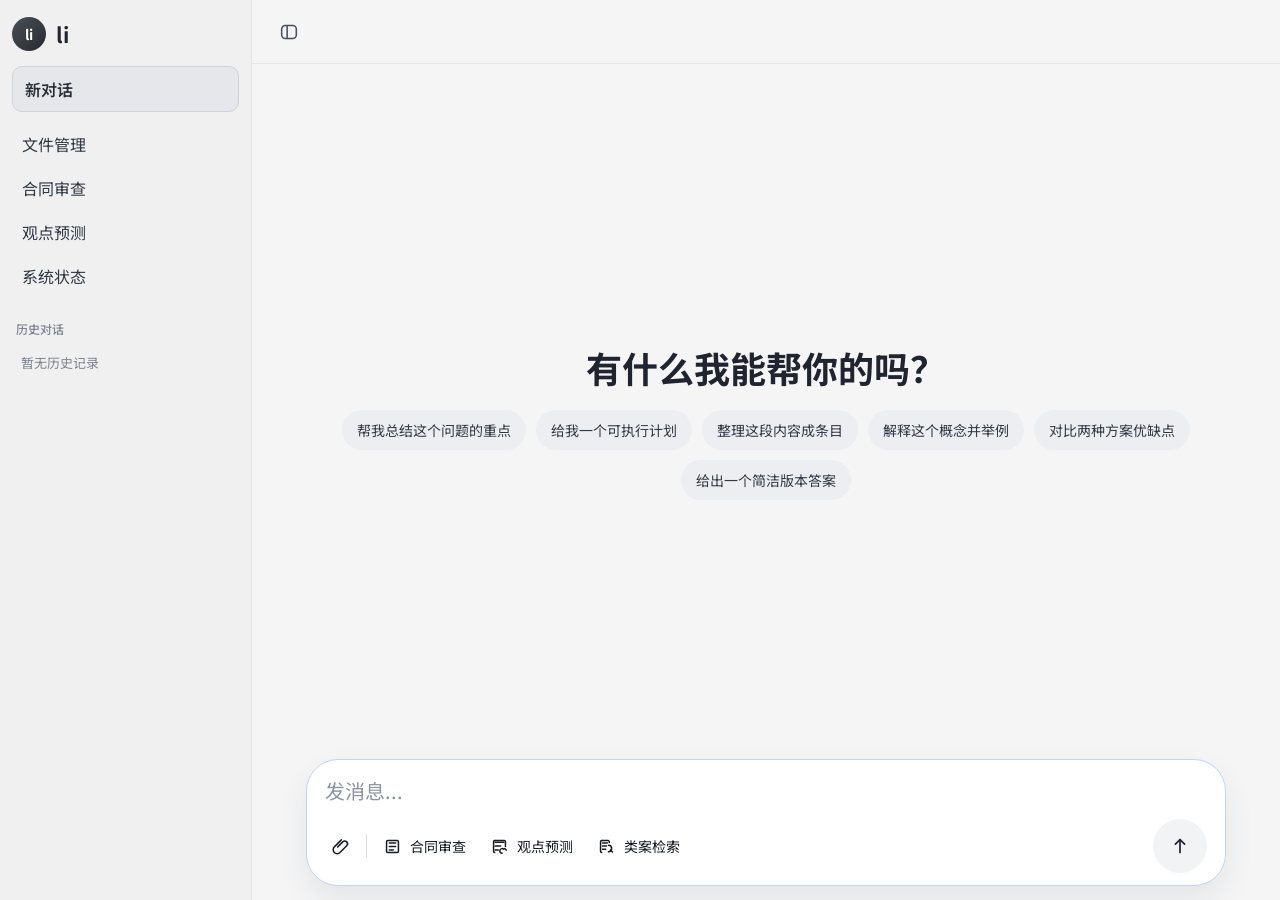
==== commit 0bab3460: "feat(frontend): add similar-case mode and report rendering" ====
--- a/frontend/index.html
+++ b/frontend/index.html
@@ -270,6 +270,23 @@
                       </svg>
                       <span>观点预测</span>
                     </button>
+                    <button
+                      class="composer-action composer-mode-toggle similar-case-toggle"
+                      id="similarCaseModeToggle"
+                      type="button"
+                      aria-pressed="false"
+                    >
+                      <svg viewBox="0 0 24 24" aria-hidden="true">
+                        <path d="M7 7.5h6"></path>
+                        <path d="M7 11.5h5"></path>
+                        <path d="M7 15.5h4"></path>
+                        <path d="M14.5 10.5a4 4 0 1 1 0 8"></path>
+                        <path d="m17 16.5 2.5 2.5"></path>
+                        <path d="M6 4.5h8a1.5 1.5 0 0 1 1.5 1.5v1"></path>
+                        <path d="M6 19.5A1.5 1.5 0 0 1 4.5 18V6A1.5 1.5 0 0 1 6 4.5"></path>
+                      </svg>
+                      <span>类案检索</span>
+                    </button>
                   </div>
 
                   <button class="composer-submit" type="submit" aria-label="发送">
--- a/frontend/styles.css
+++ b/frontend/styles.css
@@ -1198,6 +1198,174 @@
   white-space: nowrap;
 }
 
+.similar-case-toggle.active {
+  border-color: #3b8a71;
+  background: #e8f7f1;
+  color: #205b4a;
+}
+
+.similar-case-report-card {
+  display: grid;
+  gap: 14px;
+}
+
+.similar-case-report-head {
+  display: flex;
+  align-items: flex-start;
+  justify-content: space-between;
+  gap: 12px;
+}
+
+.similar-case-report-head h4 {
+  margin: 2px 0 0;
+  font-size: 20px;
+  line-height: 1.25;
+  color: #243247;
+}
+
+.similar-case-report-tag {
+  display: inline-flex;
+  align-items: center;
+  border-radius: 999px;
+  padding: 3px 10px;
+  font-size: 11px;
+  font-weight: 600;
+  background: #e9f7f1;
+  color: #225949;
+  white-space: nowrap;
+}
+
+.similar-case-report-summary,
+.similar-case-report-section {
+  border: 1px solid #d8e7e0;
+  background: linear-gradient(180deg, #fbfefd 0%, #f4fbf8 100%);
+  border-radius: 14px;
+  padding: 14px;
+  display: grid;
+  gap: 10px;
+}
+
+.similar-case-report-query,
+.similar-case-report-section-title {
+  font-size: 13px;
+  font-weight: 600;
+  color: #295244;
+}
+
+.similar-case-points {
+  display: grid;
+  gap: 8px;
+}
+
+.similar-case-points p,
+.similar-case-match-reason {
+  margin: 0;
+  line-height: 1.7;
+}
+
+.similar-case-profile-grid {
+  display: grid;
+  grid-template-columns: repeat(auto-fit, minmax(180px, 1fr));
+  gap: 10px;
+}
+
+.similar-case-profile-card {
+  border: 1px solid #d9e8e1;
+  background: rgba(255, 255, 255, 0.9);
+  border-radius: 12px;
+  padding: 10px;
+  display: grid;
+  gap: 8px;
+}
+
+.similar-case-profile-label {
+  font-size: 12px;
+  font-weight: 700;
+  color: #406657;
+}
+
+.similar-case-profile-values {
+  display: flex;
+  flex-wrap: wrap;
+  gap: 6px;
+}
+
+.similar-case-profile-text,
+.similar-case-match-profile {
+  margin: 0;
+  font-size: 13px;
+  line-height: 1.7;
+  color: #486458;
+}
+
+.similar-case-match-list {
+  display: grid;
+  gap: 10px;
+}
+
+.similar-case-match {
+  border: 1px solid #d5e5de;
+  background: #fff;
+  border-radius: 12px;
+  padding: 12px;
+  display: grid;
+  gap: 10px;
+}
+
+.similar-case-match.exact {
+  border-color: #9fc8b8;
+  background: #f7fdfa;
+}
+
+.similar-case-match-head {
+  display: flex;
+  align-items: flex-start;
+  justify-content: space-between;
+  gap: 12px;
+}
+
+.similar-case-match-head strong {
+  display: block;
+  margin-top: 2px;
+  color: #213246;
+  line-height: 1.5;
+}
+
+.similar-case-match-type {
+  font-size: 11px;
+  color: #5f7e73;
+}
+
+.similar-case-match-metrics {
+  display: inline-flex;
+  flex-wrap: wrap;
+  gap: 6px;
+  justify-content: flex-end;
+}
+
+.similar-case-match-metrics span,
+.similar-case-chip {
+  border-radius: 999px;
+  padding: 3px 8px;
+  font-size: 11px;
+}
+
+.similar-case-match-metrics span {
+  background: #eff6f3;
+  color: #3b6153;
+}
+
+.similar-case-chip-row {
+  display: flex;
+  flex-wrap: wrap;
+  gap: 6px;
+}
+
+.similar-case-chip {
+  background: #eef4fb;
+  color: #3d5a79;
+}
+
 .prediction-report-summary {
   border: 1px solid #eadfca;
   background: linear-gradient(180deg, #fffdf8 0%, #fff8ec 100%);
